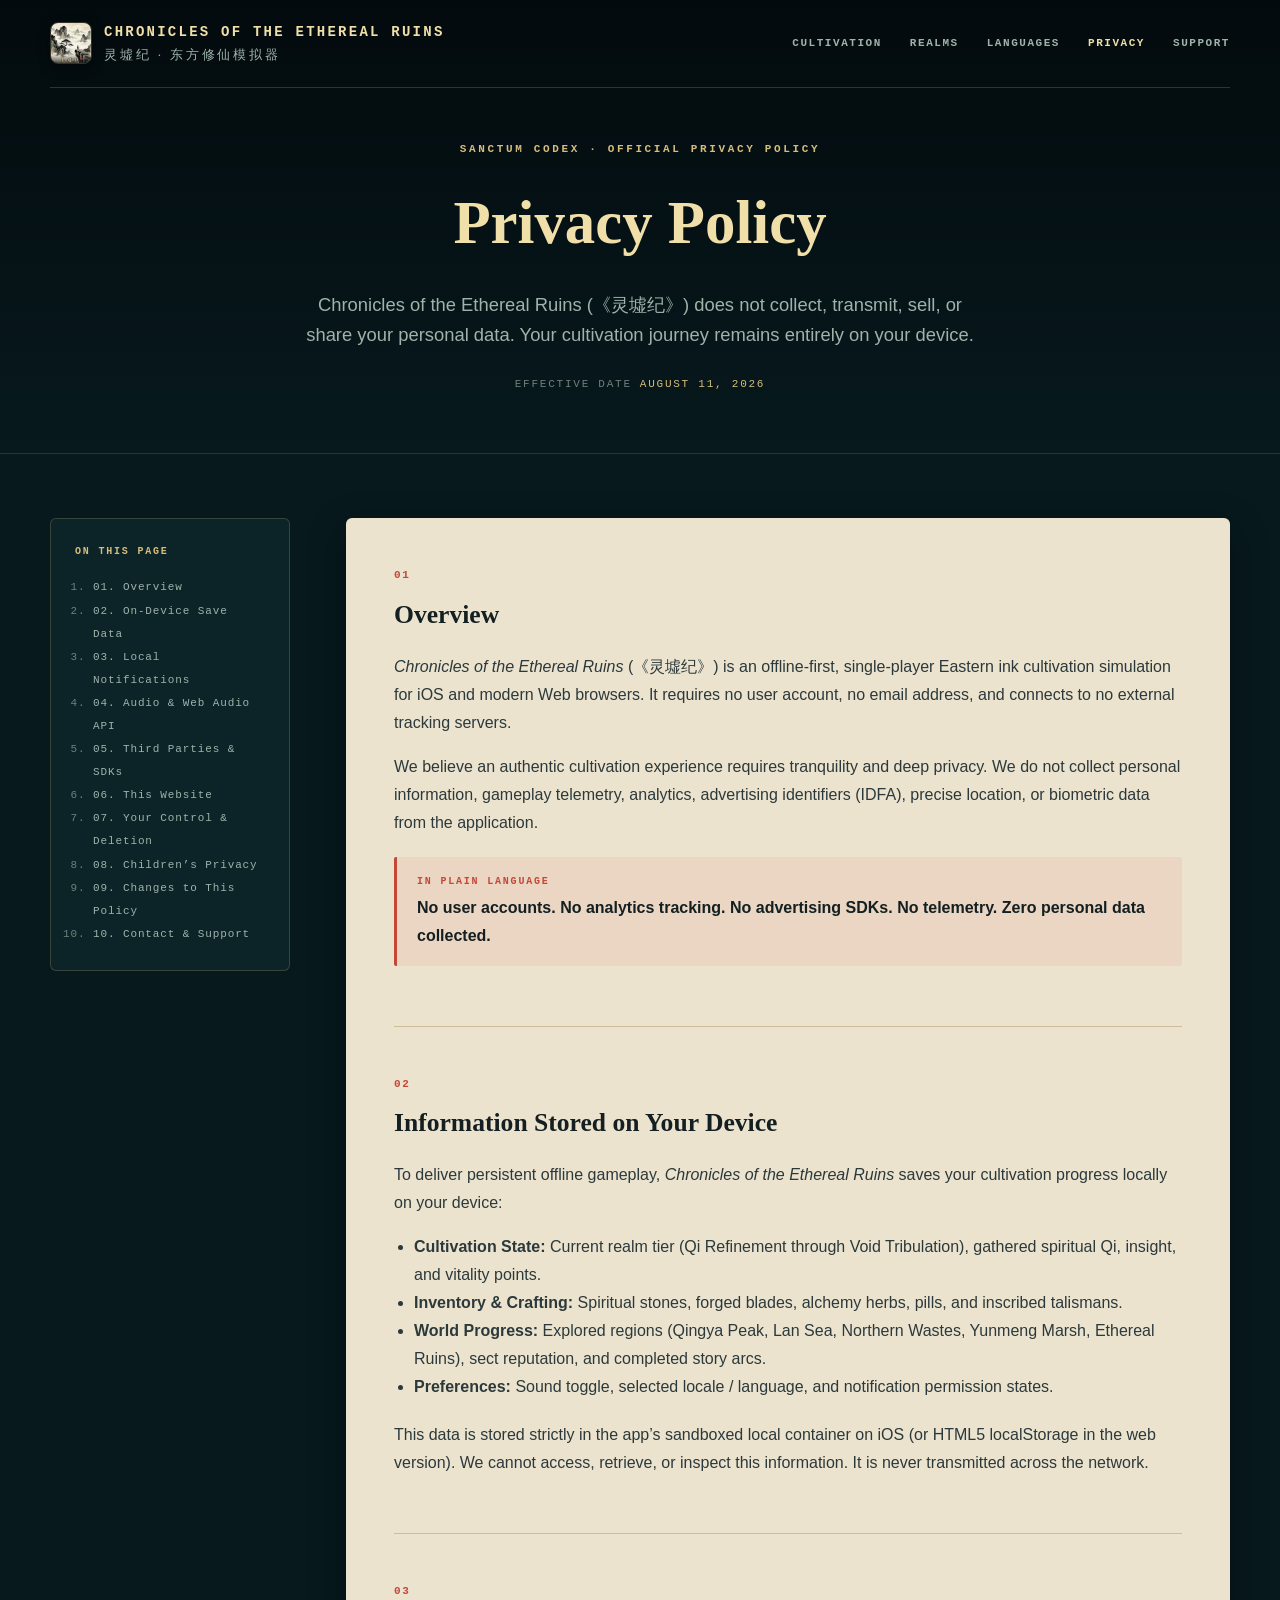
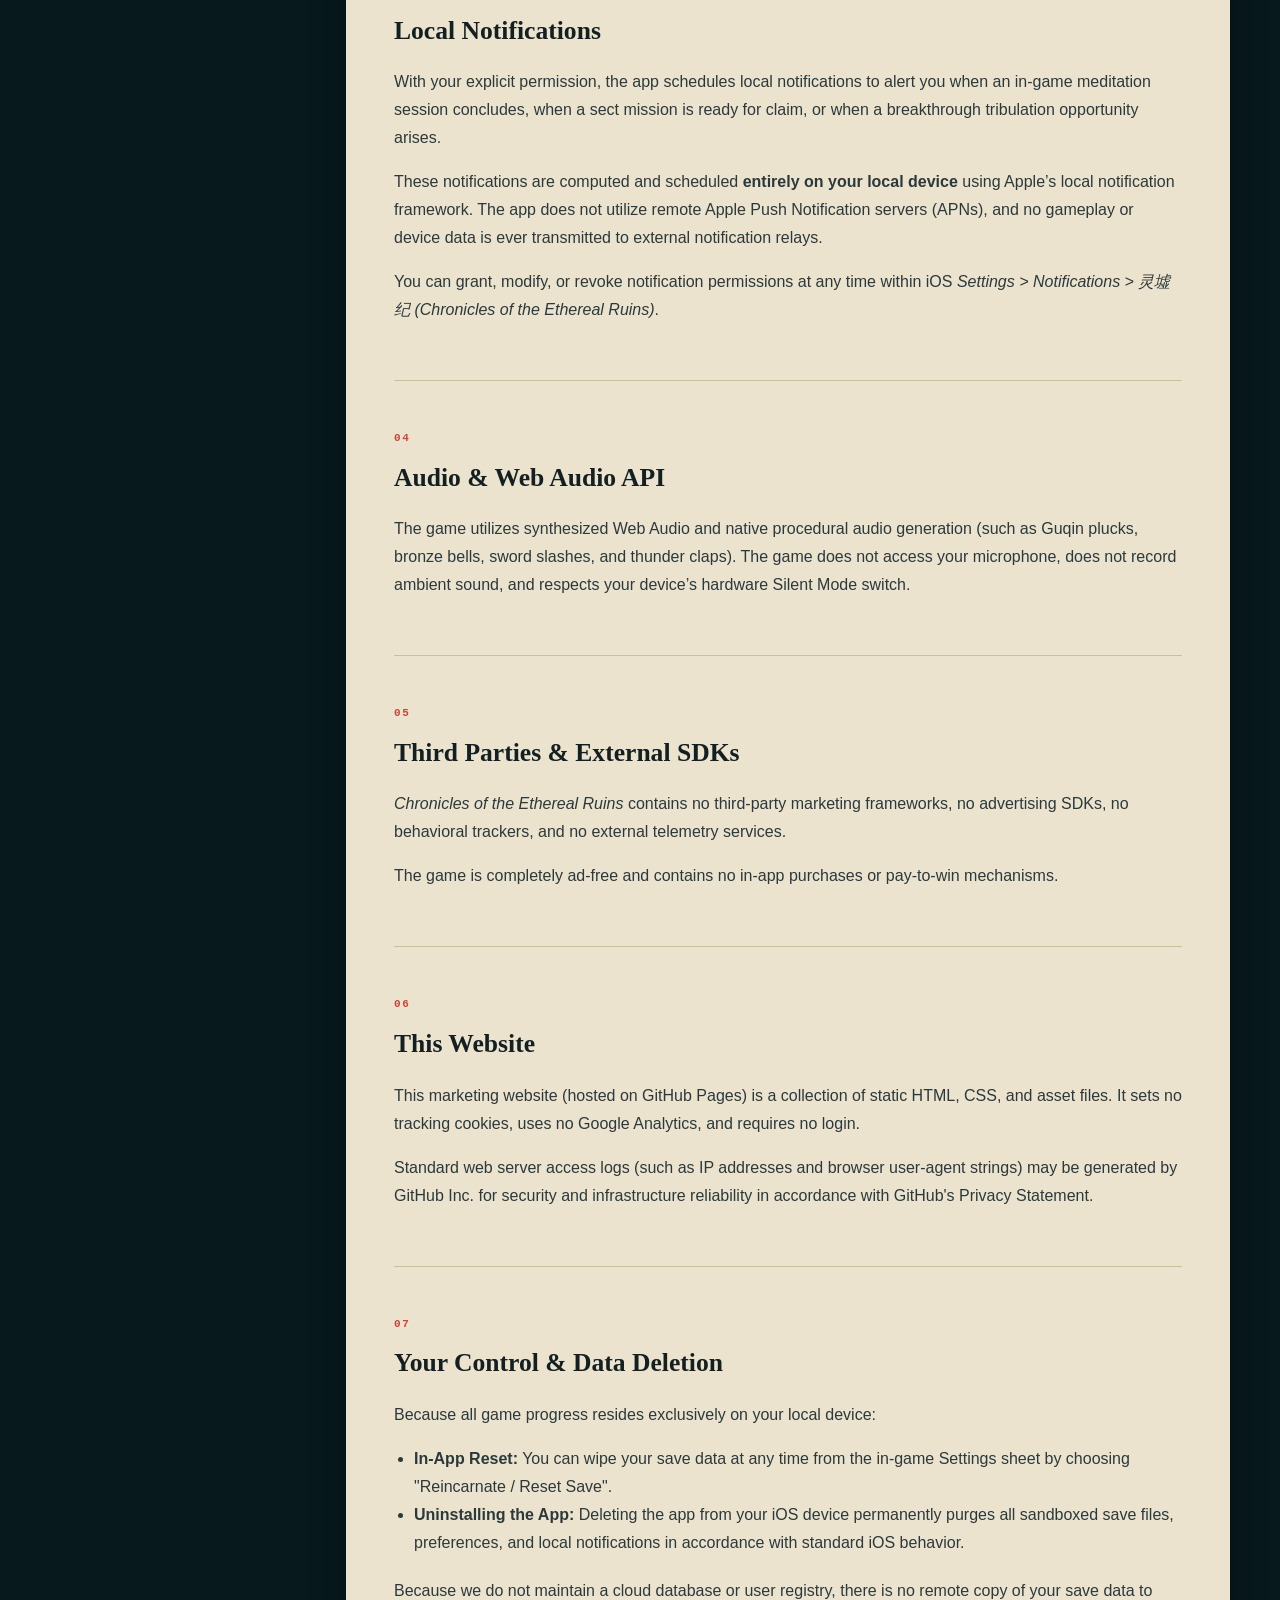
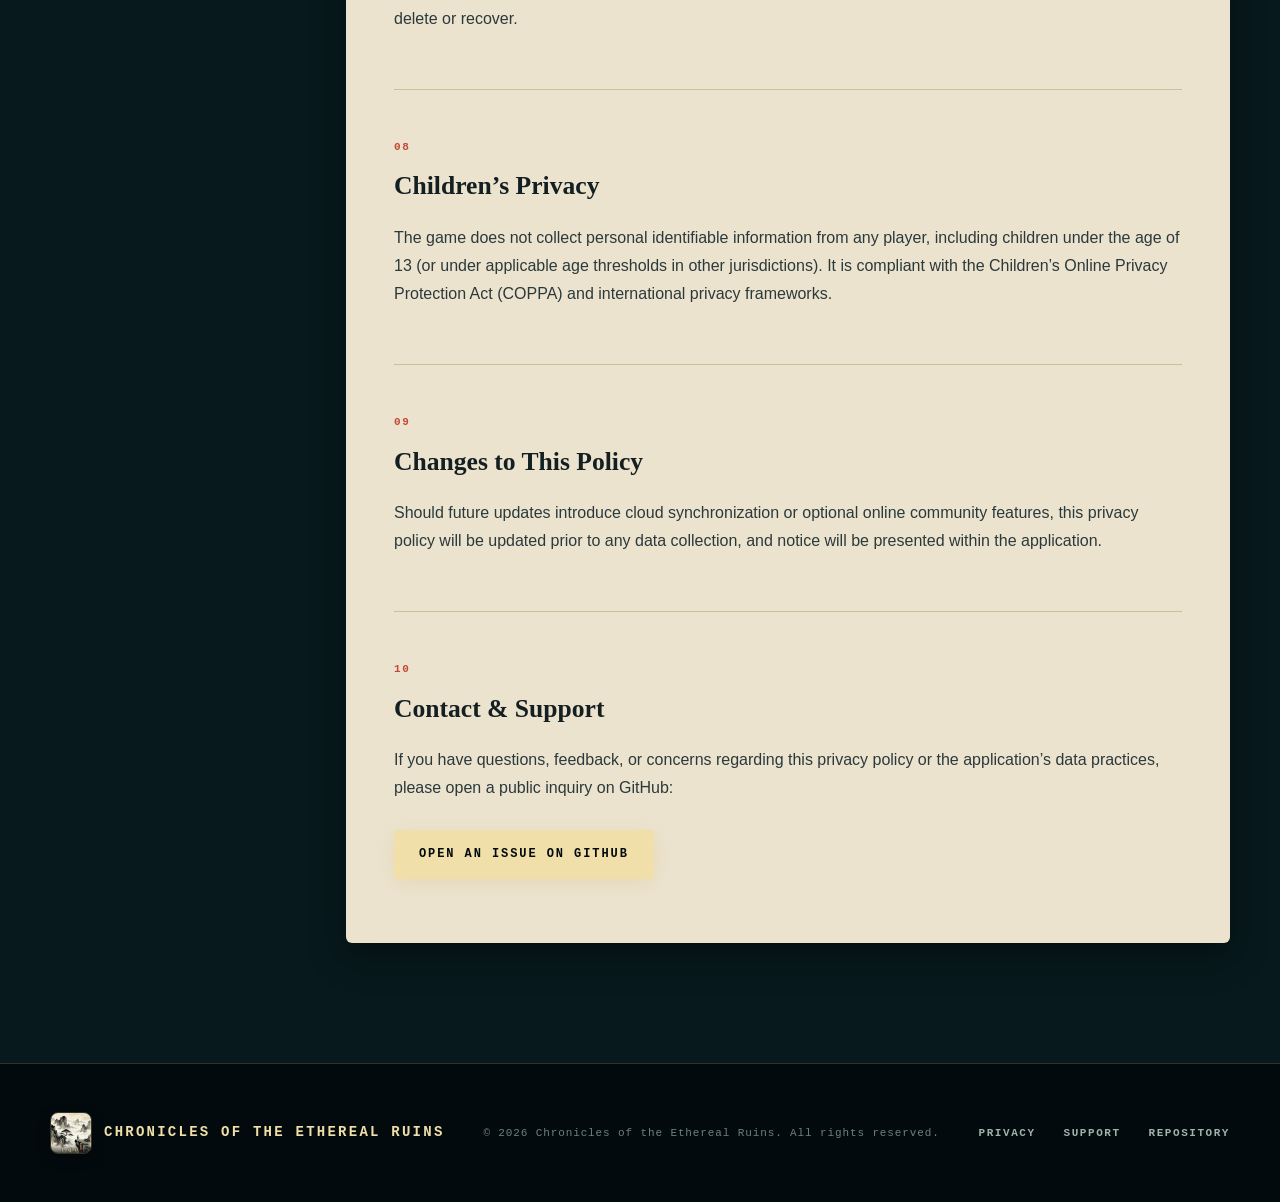
==== privacy/index.html @ 070f80e0 "Initial commit: Chronicles of the Ethereal Ruins marketing site, privacy, support, and BGM guide" ====
<!doctype html>
<html lang="en">
<head>
  <meta charset="utf-8">
  <meta name="viewport" content="width=device-width, initial-scale=1">
  <meta name="theme-color" content="#07191d">
  <meta name="description" content="Privacy Policy for Chronicles of the Ethereal Ruins (灵墟纪) for iOS and Web.">
  <title>Privacy Policy — Chronicles of the Ethereal Ruins</title>
  <link rel="icon" href="../assets/favicon.png" type="image/png">
  <link rel="apple-touch-icon" href="../assets/apple-touch-icon.png">
  <link rel="stylesheet" href="../assets/styles.css">
</head>
<body class="document-page">
  <a class="skip-link" href="#main">Skip to content</a>

  <header class="site-header">
    <a class="brand" href="../" aria-label="Chronicles of the Ethereal Ruins Home">
      <img class="brand-icon" src="../assets/icon-1024.png" alt="" width="42" height="42">
      <div class="brand-text">
        <span class="brand-en">Chronicles of the Ethereal Ruins</span>
        <span class="brand-zh">灵墟纪 · 东方修仙模拟器</span>
      </div>
    </a>
    <nav aria-label="Primary navigation">
      <a href="../#cultivation">Cultivation</a>
      <a href="../#realms">Realms</a>
      <a href="../#languages">Languages</a>
      <a href="./" aria-current="page">Privacy</a>
      <a href="../support/">Support</a>
    </nav>
  </header>

  <main id="main">
    <header class="document-hero">
      <p class="eyebrow">SANCTUM CODEX · OFFICIAL PRIVACY POLICY</p>
      <h1>Privacy Policy</h1>
      <p class="document-summary">
        Chronicles of the Ethereal Ruins (《灵墟纪》) does not collect, transmit, sell, or share your personal data.
        Your cultivation journey remains entirely on your device.
      </p>
      <div class="effective-date"><span>EFFECTIVE DATE</span>AUGUST 11, 2026</div>
    </header>

    <div class="document-layout">
      <aside class="document-index" aria-label="Table of contents">
        <p>ON THIS PAGE</p>
        <ol>
          <li><a href="#overview">01. Overview</a></li>
          <li><a href="#on-device">02. On-Device Save Data</a></li>
          <li><a href="#notifications">03. Local Notifications</a></li>
          <li><a href="#audio">04. Audio & Web Audio API</a></li>
          <li><a href="#third-parties">05. Third Parties & SDKs</a></li>
          <li><a href="#website">06. This Website</a></li>
          <li><a href="#control">07. Your Control & Deletion</a></li>
          <li><a href="#children">08. Children’s Privacy</a></li>
          <li><a href="#changes">09. Changes to This Policy</a></li>
          <li><a href="#contact">10. Contact & Support</a></li>
        </ol>
      </aside>

      <article class="policy-paper">
        <section id="overview">
          <span class="section-number">01</span>
          <h2>Overview</h2>
          <p>
            <em>Chronicles of the Ethereal Ruins</em> (《灵墟纪》) is an offline-first, single-player Eastern ink cultivation simulation for iOS and modern Web browsers. It requires no user account, no email address, and connects to no external tracking servers.
          </p>
          <p>
            We believe an authentic cultivation experience requires tranquility and deep privacy. We do not collect personal information, gameplay telemetry, analytics, advertising identifiers (IDFA), precise location, or biometric data from the application.
          </p>
          <div class="plain-language">
            <strong>IN PLAIN LANGUAGE</strong>
            <p>No user accounts. No analytics tracking. No advertising SDKs. No telemetry. Zero personal data collected.</p>
          </div>
        </section>

        <section id="on-device">
          <span class="section-number">02</span>
          <h2>Information Stored on Your Device</h2>
          <p>
            To deliver persistent offline gameplay, <em>Chronicles of the Ethereal Ruins</em> saves your cultivation progress locally on your device:
          </p>
          <ul>
            <li><strong>Cultivation State:</strong> Current realm tier (Qi Refinement through Void Tribulation), gathered spiritual Qi, insight, and vitality points.</li>
            <li><strong>Inventory & Crafting:</strong> Spiritual stones, forged blades, alchemy herbs, pills, and inscribed talismans.</li>
            <li><strong>World Progress:</strong> Explored regions (Qingya Peak, Lan Sea, Northern Wastes, Yunmeng Marsh, Ethereal Ruins), sect reputation, and completed story arcs.</li>
            <li><strong>Preferences:</strong> Sound toggle, selected locale / language, and notification permission states.</li>
          </ul>
          <p>
            This data is stored strictly in the app’s sandboxed local container on iOS (or HTML5 localStorage in the web version). We cannot access, retrieve, or inspect this information. It is never transmitted across the network.
          </p>
        </section>

        <section id="notifications">
          <span class="section-number">03</span>
          <h2>Local Notifications</h2>
          <p>
            With your explicit permission, the app schedules local notifications to alert you when an in-game meditation session concludes, when a sect mission is ready for claim, or when a breakthrough tribulation opportunity arises.
          </p>
          <p>
            These notifications are computed and scheduled <strong>entirely on your local device</strong> using Apple’s local notification framework. The app does not utilize remote Apple Push Notification servers (APNs), and no gameplay or device data is ever transmitted to external notification relays.
          </p>
          <p>
            You can grant, modify, or revoke notification permissions at any time within iOS <em>Settings &gt; Notifications &gt; 灵墟纪 (Chronicles of the Ethereal Ruins)</em>.
          </p>
        </section>

        <section id="audio">
          <span class="section-number">04</span>
          <h2>Audio & Web Audio API</h2>
          <p>
            The game utilizes synthesized Web Audio and native procedural audio generation (such as Guqin plucks, bronze bells, sword slashes, and thunder claps). The game does not access your microphone, does not record ambient sound, and respects your device’s hardware Silent Mode switch.
          </p>
        </section>

        <section id="third-parties">
          <span class="section-number">05</span>
          <h2>Third Parties & External SDKs</h2>
          <p>
            <em>Chronicles of the Ethereal Ruins</em> contains no third-party marketing frameworks, no advertising SDKs, no behavioral trackers, and no external telemetry services.
          </p>
          <p>
            The game is completely ad-free and contains no in-app purchases or pay-to-win mechanisms.
          </p>
        </section>

        <section id="website">
          <span class="section-number">06</span>
          <h2>This Website</h2>
          <p>
            This marketing website (hosted on GitHub Pages) is a collection of static HTML, CSS, and asset files. It sets no tracking cookies, uses no Google Analytics, and requires no login.
          </p>
          <p>
            Standard web server access logs (such as IP addresses and browser user-agent strings) may be generated by GitHub Inc. for security and infrastructure reliability in accordance with <a href="https://docs.github.com/en/site-policy/privacy-policies/github-privacy-statement" target="_blank" rel="noopener noreferrer">GitHub's Privacy Statement</a>.
          </p>
        </section>

        <section id="control">
          <span class="section-number">07</span>
          <h2>Your Control & Data Deletion</h2>
          <p>
            Because all game progress resides exclusively on your local device:
          </p>
          <ul>
            <li><strong>In-App Reset:</strong> You can wipe your save data at any time from the in-game Settings sheet by choosing "Reincarnate / Reset Save".</li>
            <li><strong>Uninstalling the App:</strong> Deleting the app from your iOS device permanently purges all sandboxed save files, preferences, and local notifications in accordance with standard iOS behavior.</li>
          </ul>
          <p>
            Because we do not maintain a cloud database or user registry, there is no remote copy of your save data to delete or recover.
          </p>
        </section>

        <section id="children">
          <span class="section-number">08</span>
          <h2>Children’s Privacy</h2>
          <p>
            The game does not collect personal identifiable information from any player, including children under the age of 13 (or under applicable age thresholds in other jurisdictions). It is compliant with the Children’s Online Privacy Protection Act (COPPA) and international privacy frameworks.
          </p>
        </section>

        <section id="changes">
          <span class="section-number">09</span>
          <h2>Changes to This Policy</h2>
          <p>
            Should future updates introduce cloud synchronization or optional online community features, this privacy policy will be updated prior to any data collection, and notice will be presented within the application.
          </p>
        </section>

        <section id="contact">
          <span class="section-number">10</span>
          <h2>Contact & Support</h2>
          <p>
            If you have questions, feedback, or concerns regarding this privacy policy or the application’s data practices, please open a public inquiry on GitHub:
          </p>
          <p>
            <a class="button button-primary" href="https://github.com/liuyang1520/chronicles-of-the-ethereal-ruins-site/issues/new" style="margin-top: 12px;">Open an Issue on GitHub</a>
          </p>
        </section>
      </article>
    </div>
  </main>

  <footer class="site-footer">
    <div class="footer-inner">
      <a class="brand footer-brand" href="../">
        <img class="brand-icon" src="../assets/icon-1024.png" alt="" width="32" height="32">
        <span class="brand-en">Chronicles of the Ethereal Ruins</span>
      </a>
      <p>© 2026 Chronicles of the Ethereal Ruins. All rights reserved.</p>
      <nav aria-label="Footer navigation">
        <a href="./" aria-current="page">Privacy</a>
        <a href="../support/">Support</a>
        <a href="https://github.com/liuyang1520/chronicles-of-the-ethereal-ruins-site">Repository</a>
      </nav>
    </div>
  </footer>
</body>
</html>
---- assets/styles.css ----
:root {
  --void-deep: #030a0d;
  --void-night: #07191d;
  --void-surface: #0c2328;
  --void-card: #112d34;
  --void-card-hover: #163840;
  --void-border: rgba(214, 189, 123, 0.22);
  --void-border-bright: rgba(214, 189, 123, 0.45);

  --gold: #d6bd7b;
  --gold-bright: #f0dfa8;
  --gold-dim: #99834b;
  --gold-glow: rgba(214, 189, 123, 0.22);

  --jade: #5ba892;
  --jade-bright: #7ed1be;
  --jade-dim: #2d564c;
  --jade-glow: rgba(91, 168, 146, 0.25);

  --cinnabar: #c44738;
  --cinnabar-bright: #e05e4e;

  --parchment: #ece3cf;
  --parchment-subtle: #f5eedf;
  --parchment-border: #cfbe9b;
  --ink-black: #141f21;
  --ink-faint: #596b69;

  --text-main: #ece6d8;
  --text-dim: #9fb3ab;
  --text-faint: #6c827b;

  --max-width: 1180px;
  --font-mono: ui-monospace, "SFMono-Regular", "SF Mono", Menlo, Consolas, monospace;
  --font-sans: -apple-system, BlinkMacSystemFont, "Segoe UI", Roboto, "PingFang SC", "Hiragino Sans GB", "Microsoft YaHei", sans-serif;
  --font-serif: "Noto Serif SC", "Songti SC", "STSong", "Source Han Serif SC", SimSun, Georgia, serif;
}

* {
  box-sizing: border-box;
}

html {
  scroll-behavior: smooth;
}

body {
  margin: 0;
  color: var(--text-main);
  background: var(--void-night);
  font-family: var(--font-sans);
  font-size: 16px;
  line-height: 1.7;
  -webkit-font-smoothing: antialiased;
}

img {
  display: block;
  max-width: 100%;
}

a {
  color: inherit;
  text-decoration: none;
}

button,
a,
summary {
  -webkit-tap-highlight-color: transparent;
}

:focus-visible {
  outline: 2px solid var(--gold);
  outline-offset: 4px;
}

/* Accessibility Skip Link */
.skip-link {
  position: fixed;
  z-index: 100;
  top: 12px;
  left: 12px;
  padding: 8px 16px;
  color: var(--void-deep);
  background: var(--gold-bright);
  font-family: var(--font-mono);
  font-size: 12px;
  font-weight: 700;
  text-transform: uppercase;
  letter-spacing: 0.1em;
  transform: translateY(-180%);
  transition: transform 0.2s ease;
}

.skip-link:focus {
  transform: translateY(0);
}

/* Header & Navigation */
.site-header {
  position: absolute;
  z-index: 30;
  top: 0;
  left: 50%;
  display: flex;
  width: min(calc(100% - 48px), var(--max-width));
  min-height: 88px;
  align-items: center;
  justify-content: space-between;
  border-bottom: 1px solid var(--void-border);
  transform: translateX(-50%);
}

.brand {
  display: inline-flex;
  align-items: center;
  gap: 12px;
  color: var(--text-main);
  text-decoration: none;
}

.brand-icon {
  width: 42px;
  height: 42px;
  border-radius: 8px;
  border: 1px solid var(--gold-glow);
  box-shadow: 0 4px 12px rgba(0, 0, 0, 0.35);
}

.brand-text {
  display: flex;
  flex-direction: column;
}

.brand-en {
  font-family: var(--font-mono);
  font-size: 14px;
  font-weight: 700;
  letter-spacing: 0.16em;
  text-transform: uppercase;
  color: var(--gold-bright);
}

.brand-zh {
  font-family: var(--font-serif);
  font-size: 13px;
  color: var(--text-dim);
  letter-spacing: 0.22em;
}

.site-header nav,
.site-footer nav {
  display: flex;
  align-items: center;
  gap: 28px;
}

.site-header nav a,
.site-footer nav a {
  color: var(--text-dim);
  font-family: var(--font-mono);
  font-size: 11px;
  font-weight: 700;
  letter-spacing: 0.14em;
  text-decoration: none;
  text-transform: uppercase;
  transition: color 0.15s ease;
}

.site-header nav a:hover,
.site-header nav a[aria-current="page"],
.site-footer nav a:hover {
  color: var(--gold-bright);
}

/* Eyebrows, Headings, Text Links */
.eyebrow {
  margin: 0 0 12px;
  color: var(--gold);
  font-family: var(--font-mono);
  font-size: 11px;
  font-weight: 700;
  letter-spacing: 0.24em;
  text-transform: uppercase;
}

.eyebrow-jade {
  color: var(--jade-bright);
}

.ink-heading h2,
.section-heading h2 {
  font-family: var(--font-serif);
  font-size: clamp(2rem, 4vw, 3rem);
  font-weight: 700;
  line-height: 1.25;
  margin: 0 0 16px;
  color: var(--gold-bright);
  letter-spacing: -0.01em;
}

.text-link {
  display: inline-flex;
  align-items: center;
  gap: 6px;
  color: var(--gold-bright);
  font-family: var(--font-mono);
  font-size: 12px;
  font-weight: 700;
  letter-spacing: 0.12em;
  text-transform: uppercase;
  transition: gap 0.2s ease;
}

.text-link:hover {
  gap: 10px;
}

/* Buttons */
.button {
  display: inline-flex;
  align-items: center;
  justify-content: center;
  gap: 8px;
  padding: 13px 24px;
  font-family: var(--font-mono);
  font-size: 12px;
  font-weight: 700;
  letter-spacing: 0.16em;
  text-transform: uppercase;
  text-decoration: none;
  border-radius: 4px;
  transition: all 0.2s ease;
  cursor: pointer;
}

.button-primary {
  color: var(--void-deep);
  background: var(--gold-bright);
  border: 1px solid var(--gold-bright);
  box-shadow: 0 4px 18px rgba(214, 189, 123, 0.28);
}

.button-primary:hover {
  background: #fff0bd;
  box-shadow: 0 6px 24px rgba(214, 189, 123, 0.45);
  transform: translateY(-1px);
}

.button-secondary {
  color: var(--text-main);
  background: rgba(14, 38, 44, 0.7);
  border: 1px solid var(--void-border);
  backdrop-filter: blur(8px);
}

.button-secondary:hover {
  background: var(--void-card);
  border-color: var(--gold);
  color: var(--gold-bright);
  transform: translateY(-1px);
}

/* Hero Section */
.hero {
  position: relative;
  min-height: 820px;
  padding: 140px 0 80px;
  overflow: hidden;
  background:
    radial-gradient(circle at 50% 25%, rgba(91, 168, 146, 0.12) 0%, transparent 60%),
    linear-gradient(180deg, var(--void-deep) 0%, var(--void-night) 45%, #081d22 80%, #0c252b 100%);
}

.hero-motes {
  position: absolute;
  inset: 0;
  pointer-events: none;
  background-image:
    radial-gradient(1.5px 1.5px at 15% 20%, rgba(214, 189, 123, 0.5), transparent),
    radial-gradient(2px 2px at 45% 15%, rgba(126, 209, 190, 0.6), transparent),
    radial-gradient(1.5px 1.5px at 75% 30%, rgba(214, 189, 123, 0.4), transparent),
    radial-gradient(2px 2px at 85% 65%, rgba(126, 209, 190, 0.5), transparent),
    radial-gradient(1.5px 1.5px at 25% 75%, rgba(214, 189, 123, 0.4), transparent);
  opacity: 0.85;
}

.hero-inner {
  position: relative;
  z-index: 10;
  display: grid;
  grid-template-columns: 1.15fr 0.85fr;
  align-items: center;
  gap: 56px;
  width: min(calc(100% - 48px), var(--max-width));
  margin: 0 auto;
}

.hero-copy h1 {
  font-family: var(--font-serif);
  font-size: clamp(2.6rem, 5.2vw, 4.4rem);
  font-weight: 700;
  line-height: 1.12;
  margin: 0 0 24px;
  color: var(--text-main);
  letter-spacing: -0.015em;
}

.hero-copy h1 span {
  color: var(--gold-bright);
  background: linear-gradient(135deg, #fff3c9 0%, #d6bd7b 70%, #9e8348 100%);
  -webkit-background-clip: text;
  -webkit-text-fill-color: transparent;
}

.hero-copy .lede {
  color: var(--text-dim);
  font-size: clamp(1.05rem, 1.35vw, 1.25rem);
  line-height: 1.68;
  max-width: 580px;
  margin: 0 0 36px;
}

.hero-actions {
  display: flex;
  flex-wrap: wrap;
  gap: 16px;
}

/* App Instrument / Mockup Card */
.app-instrument {
  position: relative;
  margin: 0;
  padding: 16px;
  background: var(--void-surface);
  border: 1px solid var(--void-border);
  border-radius: 12px;
  box-shadow: 0 24px 60px rgba(0, 0, 0, 0.55), 0 0 30px rgba(91, 168, 146, 0.08);
}

.instrument-label {
  display: flex;
  align-items: center;
  justify-content: space-between;
  padding: 8px 12px 12px;
  font-family: var(--font-mono);
  font-size: 10px;
  letter-spacing: 0.14em;
  color: var(--text-faint);
  border-bottom: 1px solid rgba(214, 189, 123, 0.15);
}

.instrument-label strong {
  color: var(--gold-bright);
}

.instrument-image-wrap {
  position: relative;
  margin: 12px 0;
  border-radius: 6px;
  overflow: hidden;
  border: 1px solid rgba(214, 189, 123, 0.18);
  aspect-ratio: 16 / 10;
  background: #000;
}

.instrument-image-wrap img {
  width: 100%;
  height: 100%;
  object-fit: cover;
}

.instrument-badge {
  position: absolute;
  top: 12px;
  right: 12px;
  padding: 4px 10px;
  background: rgba(7, 25, 29, 0.85);
  border: 1px solid var(--gold);
  border-radius: 3px;
  font-family: var(--font-mono);
  font-size: 10px;
  font-weight: 700;
  letter-spacing: 0.12em;
  color: var(--gold-bright);
  backdrop-filter: blur(4px);
}

.app-instrument figcaption {
  display: flex;
  justify-content: space-between;
  padding: 6px 12px 2px;
  font-family: var(--font-mono);
  font-size: 10px;
  letter-spacing: 0.12em;
  color: var(--text-dim);
}

.app-instrument figcaption small {
  display: block;
  font-size: 8px;
  color: var(--text-faint);
  margin-bottom: 2px;
}

/* Readout Strip */
.readout-strip {
  display: grid;
  grid-template-columns: repeat(auto-fit, minmax(200px, 1fr));
  gap: 1px;
  background: var(--void-border);
  border-top: 1px solid var(--void-border);
  border-bottom: 1px solid var(--void-border);
}

.readout-strip > div {
  display: flex;
  align-items: center;
  gap: 12px;
  padding: 18px 24px;
  background: var(--void-surface);
  font-family: var(--font-mono);
  font-size: 11px;
  letter-spacing: 0.12em;
}

.status-light {
  width: 8px;
  height: 8px;
  border-radius: 50%;
  background: var(--jade-bright);
  box-shadow: 0 0 10px var(--jade-glow);
  flex-shrink: 0;
}

.readout-strip small {
  display: block;
  font-size: 9px;
  color: var(--text-faint);
}

.readout-strip strong {
  color: var(--gold-bright);
}

/* Sections Common */
.section {
  padding: 100px 0;
}

.section-inner {
  width: min(calc(100% - 48px), var(--max-width));
  margin: 0 auto;
}

/* Parchment / Ink Section */
.parchment-section {
  background: var(--parchment);
  color: var(--ink-black);
}

.ink-heading {
  max-width: 720px;
  margin: 0 auto 64px;
  text-align: center;
}

.ink-heading .eyebrow {
  color: var(--cinnabar);
}

.ink-heading h2 {
  color: var(--ink-black);
}

.ink-heading p {
  color: var(--ink-faint);
  font-size: 1.12rem;
  line-height: 1.7;
}

.feature-grid {
  display: grid;
  grid-template-columns: repeat(auto-fit, minmax(320px, 1fr));
  gap: 28px;
  width: min(calc(100% - 48px), var(--max-width));
  margin: 0 auto;
}

.chart-card {
  position: relative;
  padding: 36px 32px;
  background: var(--parchment-subtle);
  border: 1px solid var(--parchment-border);
  border-radius: 4px;
  box-shadow: 0 4px 16px rgba(40, 32, 20, 0.06);
  display: flex;
  flex-direction: column;
}

.card-number {
  font-family: var(--font-mono);
  font-size: 11px;
  font-weight: 700;
  letter-spacing: 0.16em;
  color: var(--cinnabar);
  margin-bottom: 20px;
}

.card-icon {
  width: 56px;
  height: 56px;
  margin-bottom: 20px;
  stroke: var(--ink-black);
  fill: none;
}

.card-image {
  width: 100%;
  height: 180px;
  object-fit: cover;
  border-radius: 4px;
  margin-bottom: 22px;
  border: 1px solid var(--parchment-border);
}

.chart-card h3 {
  font-family: var(--font-serif);
  font-size: 1.45rem;
  font-weight: 700;
  margin: 0 0 12px;
  color: var(--ink-black);
}

.chart-card p {
  color: var(--ink-faint);
  font-size: 0.98rem;
  line-height: 1.65;
  margin: 0;
}

/* Split Layout / Systems Section */
.night-section {
  background: var(--void-night);
  border-top: 1px solid var(--void-border);
  border-bottom: 1px solid var(--void-border);
}

.split-layout {
  display: grid;
  grid-template-columns: 1fr 1fr;
  align-items: center;
  gap: 64px;
  width: min(calc(100% - 48px), var(--max-width));
  margin: 0 auto;
}

.panel-copy h2 {
  font-family: var(--font-serif);
  font-size: clamp(2rem, 3.8vw, 2.8rem);
  font-weight: 700;
  margin: 0 0 20px;
  color: var(--gold-bright);
}

.panel-copy p {
  color: var(--text-dim);
  font-size: 1.05rem;
  line-height: 1.7;
  margin: 0 0 20px;
}

.instrument-panel {
  background: var(--void-surface);
  border: 1px solid var(--void-border);
  border-radius: 8px;
  overflow: hidden;
  box-shadow: 0 16px 40px rgba(0, 0, 0, 0.4);
}

.panel-title {
  display: flex;
  justify-content: space-between;
  padding: 14px 20px;
  background: var(--void-card);
  border-bottom: 1px solid var(--void-border);
  font-family: var(--font-mono);
  font-size: 10px;
  font-weight: 700;
  letter-spacing: 0.16em;
  color: var(--gold);
}

.panel-row {
  display: flex;
  align-items: center;
  gap: 16px;
  padding: 16px 20px;
  border-bottom: 1px solid rgba(214, 189, 123, 0.12);
  transition: background 0.15s ease;
}

.panel-row:last-child {
  border-bottom: none;
}

.panel-row:hover {
  background: var(--void-card);
}

.panel-index {
  display: flex;
  align-items: center;
  justify-content: center;
  width: 28px;
  height: 28px;
  border-radius: 4px;
  background: rgba(214, 189, 123, 0.12);
  border: 1px solid var(--void-border);
  color: var(--gold-bright);
  font-family: var(--font-mono);
  font-size: 11px;
  font-weight: 700;
}

.panel-row span:nth-child(2) {
  display: flex;
  flex-direction: column;
}

.panel-row strong {
  font-size: 14px;
  color: var(--text-main);
}

.panel-row small {
  font-family: var(--font-mono);
  font-size: 10px;
  letter-spacing: 0.1em;
  color: var(--text-faint);
}

/* Major 6 Languages Showcase Section */
.languages-section {
  background: #061518;
  padding: 90px 0;
}

.languages-grid {
  display: grid;
  grid-template-columns: repeat(auto-fit, minmax(320px, 1fr));
  gap: 20px;
  margin-top: 48px;
}

.language-card {
  padding: 24px 28px;
  background: var(--void-surface);
  border: 1px solid var(--void-border);
  border-radius: 6px;
  transition: all 0.2s ease;
}

.language-card:hover {
  border-color: var(--gold);
  transform: translateY(-2px);
}

.lang-header {
  display: flex;
  align-items: center;
  justify-content: space-between;
  margin-bottom: 12px;
}

.lang-code {
  font-family: var(--font-mono);
  font-size: 10px;
  font-weight: 700;
  letter-spacing: 0.14em;
  padding: 2px 8px;
  background: rgba(214, 189, 123, 0.15);
  border: 1px solid var(--void-border);
  border-radius: 3px;
  color: var(--gold-bright);
}

.lang-name {
  font-family: var(--font-mono);
  font-size: 11px;
  color: var(--text-faint);
  letter-spacing: 0.1em;
}

.lang-title {
  font-family: var(--font-serif);
  font-size: 1.35rem;
  font-weight: 700;
  color: var(--gold-bright);
  margin: 0 0 6px;
}

.lang-desc {
  font-size: 0.92rem;
  color: var(--text-dim);
  line-height: 1.55;
  margin: 0;
}

/* Privacy Callout */
.privacy-callout {
  display: grid;
  grid-template-columns: 1fr 1fr;
  align-items: center;
  gap: 56px;
  width: min(calc(100% - 48px), var(--max-width));
  margin: 0 auto;
  padding: 72px 48px;
  background: var(--void-surface);
  border: 1px solid var(--void-border);
  border-radius: 8px;
}

.privacy-callout h2 {
  font-family: var(--font-serif);
  font-size: clamp(1.8rem, 3.2vw, 2.5rem);
  font-weight: 700;
  margin: 0;
  color: var(--gold-bright);
}

.privacy-callout p {
  color: var(--text-dim);
  font-size: 1.05rem;
  line-height: 1.7;
  margin: 0 0 24px;
}

/* Final Call to Action */
.final-cta {
  padding: 120px 0;
  text-align: center;
}

.final-cta-inner {
  width: min(calc(100% - 48px), 720px);
  margin: 0 auto;
}

.celestial-mark {
  display: inline-flex;
  align-items: center;
  justify-content: center;
  width: 56px;
  height: 56px;
  margin-bottom: 24px;
  border-radius: 50%;
  border: 1px solid var(--gold);
  color: var(--gold-bright);
  box-shadow: 0 0 24px var(--gold-glow);
}

.final-cta h2 {
  font-family: var(--font-serif);
  font-size: clamp(2.2rem, 4.4vw, 3.4rem);
  font-weight: 700;
  margin: 0 0 16px;
  color: var(--gold-bright);
}

.final-cta p {
  color: var(--text-dim);
  font-size: 1.15rem;
  margin: 0 0 36px;
}

/* Footer */
.site-footer {
  border-top: 1px solid var(--void-border);
  padding: 48px 0;
  background: var(--void-deep);
}

.site-footer .footer-inner {
  display: flex;
  align-items: center;
  justify-content: space-between;
  width: min(calc(100% - 48px), var(--max-width));
  margin: 0 auto;
  flex-wrap: wrap;
  gap: 24px;
}

.site-footer p {
  font-family: var(--font-mono);
  font-size: 11px;
  color: var(--text-faint);
  letter-spacing: 0.08em;
  margin: 0;
}

/* =========================================================
   Document Page Styles (Privacy Policy & Legal Papers)
   ========================================================= */
.document-page {
  background: var(--void-night);
}

.document-hero {
  padding: 140px 0 60px;
  text-align: center;
  border-bottom: 1px solid var(--void-border);
  background: linear-gradient(180deg, var(--void-deep) 0%, var(--void-night) 100%);
}

.document-hero h1 {
  font-family: var(--font-serif);
  font-size: clamp(2.4rem, 4.8vw, 3.8rem);
  font-weight: 700;
  margin: 0 0 16px;
  color: var(--gold-bright);
}

.document-summary {
  max-width: 680px;
  margin: 0 auto 24px;
  color: var(--text-dim);
  font-size: 1.15rem;
  line-height: 1.65;
}

.effective-date {
  font-family: var(--font-mono);
  font-size: 11px;
  letter-spacing: 0.16em;
  color: var(--gold);
}

.effective-date span {
  color: var(--text-faint);
  margin-right: 8px;
}

.document-layout {
  display: grid;
  grid-template-columns: 240px 1fr;
  gap: 56px;
  width: min(calc(100% - 48px), var(--max-width));
  margin: 64px auto 120px;
  align-items: start;
}

.document-index {
  position: sticky;
  top: 40px;
  padding: 24px;
  background: var(--void-surface);
  border: 1px solid var(--void-border);
  border-radius: 6px;
}

.document-index p {
  font-family: var(--font-mono);
  font-size: 10px;
  font-weight: 700;
  letter-spacing: 0.18em;
  color: var(--gold);
  margin: 0 0 16px;
}

.document-index ol {
  margin: 0;
  padding-left: 18px;
  color: var(--text-faint);
  font-family: var(--font-mono);
  font-size: 11px;
  letter-spacing: 0.08em;
  line-height: 2.1;
}

.document-index a {
  color: var(--text-dim);
  transition: color 0.15s ease;
}

.document-index a:hover {
  color: var(--gold-bright);
}

.policy-paper {
  padding: 48px;
  background: var(--parchment);
  color: var(--ink-black);
  border-radius: 6px;
  box-shadow: 0 12px 36px rgba(0, 0, 0, 0.4);
}

.policy-paper section {
  margin-bottom: 48px;
  padding-bottom: 40px;
  border-bottom: 1px solid var(--parchment-border);
}

.policy-paper section:last-child {
  margin-bottom: 0;
  padding-bottom: 0;
  border-bottom: none;
}

.section-number {
  font-family: var(--font-mono);
  font-size: 11px;
  font-weight: 700;
  letter-spacing: 0.16em;
  color: var(--cinnabar);
  margin-bottom: 8px;
  display: block;
}

.policy-paper h2 {
  font-family: var(--font-serif);
  font-size: 1.6rem;
  font-weight: 700;
  margin: 0 0 16px;
  color: var(--ink-black);
}

.policy-paper p,
.policy-paper li {
  color: #2b393b;
  font-size: 1rem;
  line-height: 1.75;
}

.policy-paper ul {
  padding-left: 20px;
  margin: 12px 0 20px;
}

.plain-language {
  margin: 20px 0;
  padding: 16px 20px;
  background: rgba(196, 71, 56, 0.08);
  border-left: 3px solid var(--cinnabar);
  border-radius: 2px;
}

.plain-language strong {
  display: block;
  font-family: var(--font-mono);
  font-size: 10px;
  letter-spacing: 0.18em;
  color: var(--cinnabar);
  margin-bottom: 4px;
}

.plain-language p {
  margin: 0;
  font-weight: 600;
  color: var(--ink-black);
}

/* =========================================================
   Support Page Styles
   ========================================================= */
.support-hero {
  display: grid;
  grid-template-columns: 1.2fr 0.8fr;
  align-items: center;
  gap: 48px;
  width: min(calc(100% - 48px), var(--max-width));
  margin: 0 auto;
  padding: 140px 0 64px;
}

.support-hero h1 {
  font-family: var(--font-serif);
  font-size: clamp(2.4rem, 4.4vw, 3.6rem);
  font-weight: 700;
  margin: 0 0 16px;
  color: var(--gold-bright);
}

.support-hero p {
  color: var(--text-dim);
  font-size: 1.15rem;
  line-height: 1.65;
  margin: 0;
}

.signal-card {
  padding: 28px 32px;
  background: var(--void-surface);
  border: 1px solid var(--void-border);
  border-radius: 8px;
  position: relative;
}

.signal-pulse {
  display: inline-block;
  width: 10px;
  height: 10px;
  border-radius: 50%;
  background: var(--jade-bright);
  box-shadow: 0 0 12px var(--jade-bright);
  margin-bottom: 12px;
  animation: pulse 2.4s infinite;
}

@keyframes pulse {
  0% { transform: scale(0.95); opacity: 0.7; }
  50% { transform: scale(1.15); opacity: 1; }
  100% { transform: scale(0.95); opacity: 0.7; }
}

.signal-card small {
  display: block;
  font-family: var(--font-mono);
  font-size: 10px;
  letter-spacing: 0.16em;
  color: var(--text-faint);
  margin-bottom: 4px;
}

.signal-card strong {
  display: block;
  font-family: var(--font-mono);
  font-size: 20px;
  letter-spacing: 0.1em;
  color: var(--gold-bright);
  margin-bottom: 8px;
}

.signal-card p {
  font-family: var(--font-mono);
  font-size: 11px;
  letter-spacing: 0.08em;
  color: var(--text-dim);
}

.support-content {
  width: min(calc(100% - 48px), var(--max-width));
  margin: 0 auto;
  padding: 40px 0 80px;
}

.faq-list {
  display: flex;
  flex-direction: column;
  gap: 16px;
  max-width: 860px;
}

details {
  background: var(--void-surface);
  border: 1px solid var(--void-border);
  border-radius: 6px;
  transition: border-color 0.2s ease;
}

details[open] {
  border-color: var(--gold);
}

summary {
  display: flex;
  align-items: center;
  gap: 16px;
  padding: 20px 24px;
  cursor: pointer;
  list-style: none;
  user-select: none;
  font-family: var(--font-serif);
  font-size: 1.15rem;
  font-weight: 600;
  color: var(--text-main);
}

summary::-webkit-details-marker {
  display: none;
}

.faq-number {
  font-family: var(--font-mono);
  font-size: 11px;
  font-weight: 700;
  color: var(--gold);
  letter-spacing: 0.14em;
}

.answer {
  padding: 0 24px 24px 52px;
  color: var(--text-dim);
  font-family: var(--font-sans);
  font-size: 1rem;
  line-height: 1.7;
}

.answer p {
  margin: 0 0 12px;
}

.answer p:last-child {
  margin-bottom: 0;
}

/* Contact Section */
.contact-section {
  display: grid;
  grid-template-columns: 1fr 1fr;
  align-items: center;
  gap: 64px;
  width: min(calc(100% - 48px), var(--max-width));
  margin: 40px auto 120px;
  padding: 64px;
  background: var(--void-surface);
  border: 1px solid var(--void-border);
  border-radius: 8px;
}

.contact-section h2 {
  font-family: var(--font-serif);
  font-size: clamp(2rem, 3.6vw, 2.8rem);
  font-weight: 700;
  margin: 0 0 16px;
  color: var(--gold-bright);
}

.contact-section p {
  color: var(--text-dim);
  font-size: 1.05rem;
  line-height: 1.7;
  margin: 0;
}

.contact-panel {
  display: flex;
  flex-direction: column;
  align-items: flex-start;
  padding: 36px;
  background: var(--void-card);
  border: 1px solid var(--gold-glow);
  border-radius: 6px;
  box-shadow: 0 12px 32px rgba(0, 0, 0, 0.4);
}

.contact-panel small {
  font-family: var(--font-mono);
  font-size: 10px;
  letter-spacing: 0.18em;
  color: var(--text-faint);
  margin-bottom: 6px;
}

.contact-panel strong {
  font-family: var(--font-mono);
  font-size: 19px;
  letter-spacing: 0.12em;
  color: var(--gold-bright);
  margin-bottom: 24px;
}

.contact-panel .button {
  width: 100%;
  margin-bottom: 16px;
}

.light-link {
  font-family: var(--font-mono);
  font-size: 11px;
  letter-spacing: 0.12em;
  color: var(--text-dim);
}

/* Responsive Breakpoints */
@media (max-width: 900px) {
  .hero-inner,
  .split-layout,
  .privacy-callout,
  .support-hero,
  .contact-section {
    grid-template-columns: 1fr;
    gap: 40px;
  }

  .document-layout {
    grid-template-columns: 1fr;
  }

  .document-index {
    position: static;
  }

  .site-header nav,
  .site-footer nav {
    gap: 18px;
  }
}

@media (max-width: 600px) {
  .hero {
    padding-top: 120px;
  }

  .readout-strip {
    grid-template-columns: 1fr;
  }

  .privacy-callout,
  .contact-section {
    padding: 36px 24px;
  }

  .policy-paper {
    padding: 28px 20px;
  }

  .brand-zh {
    display: none;
  }
}
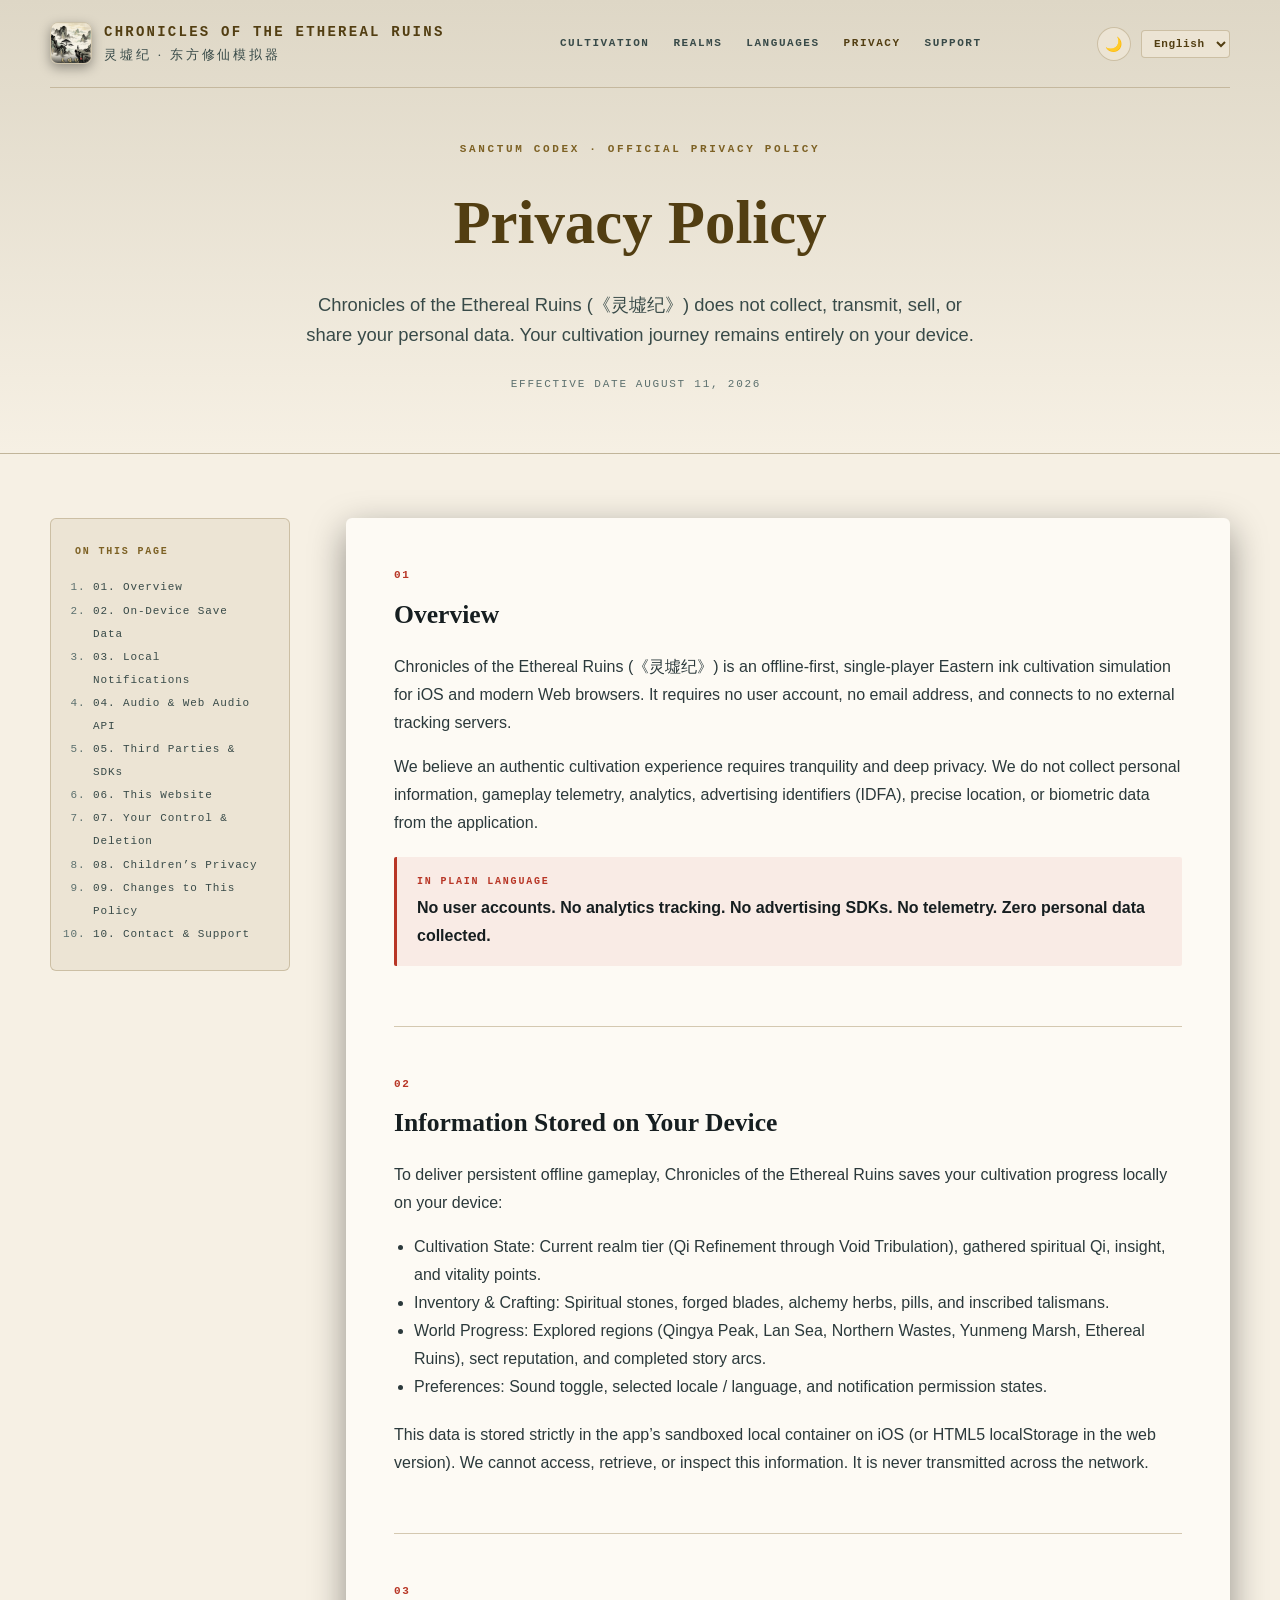
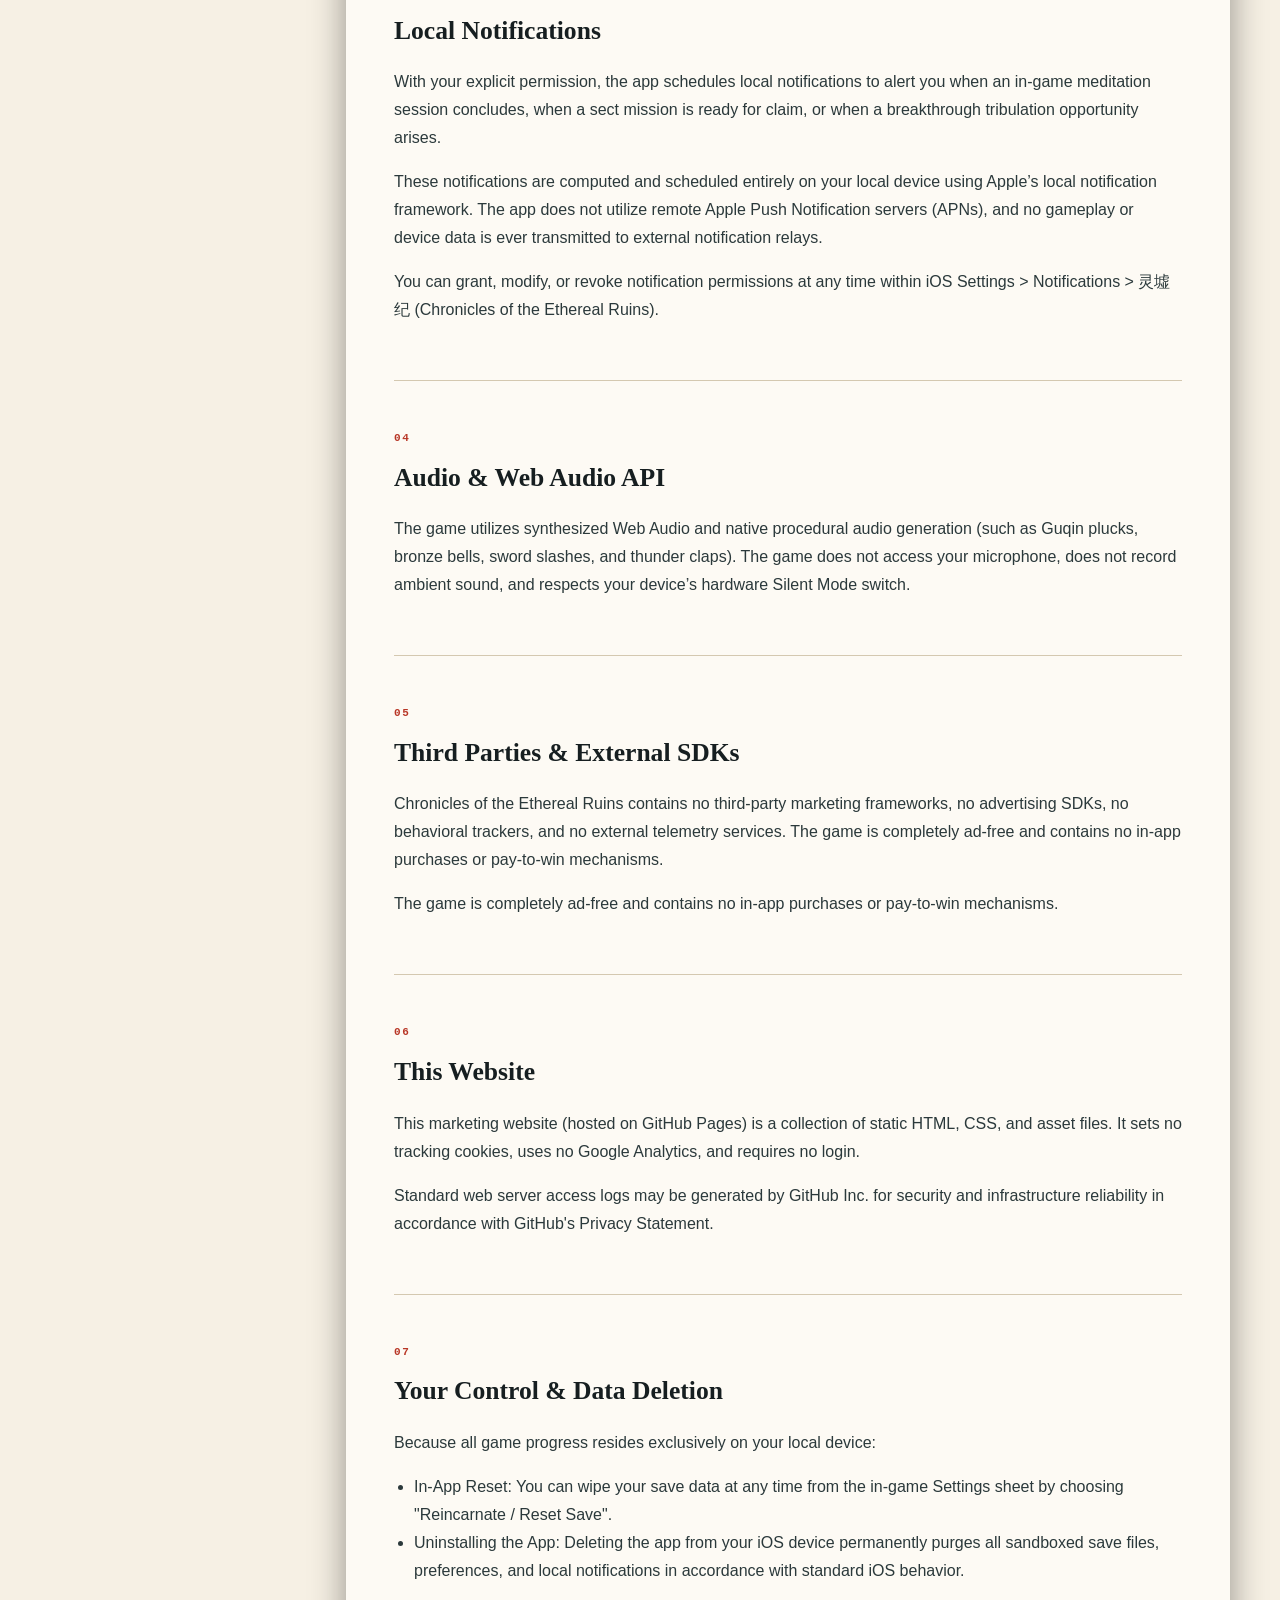
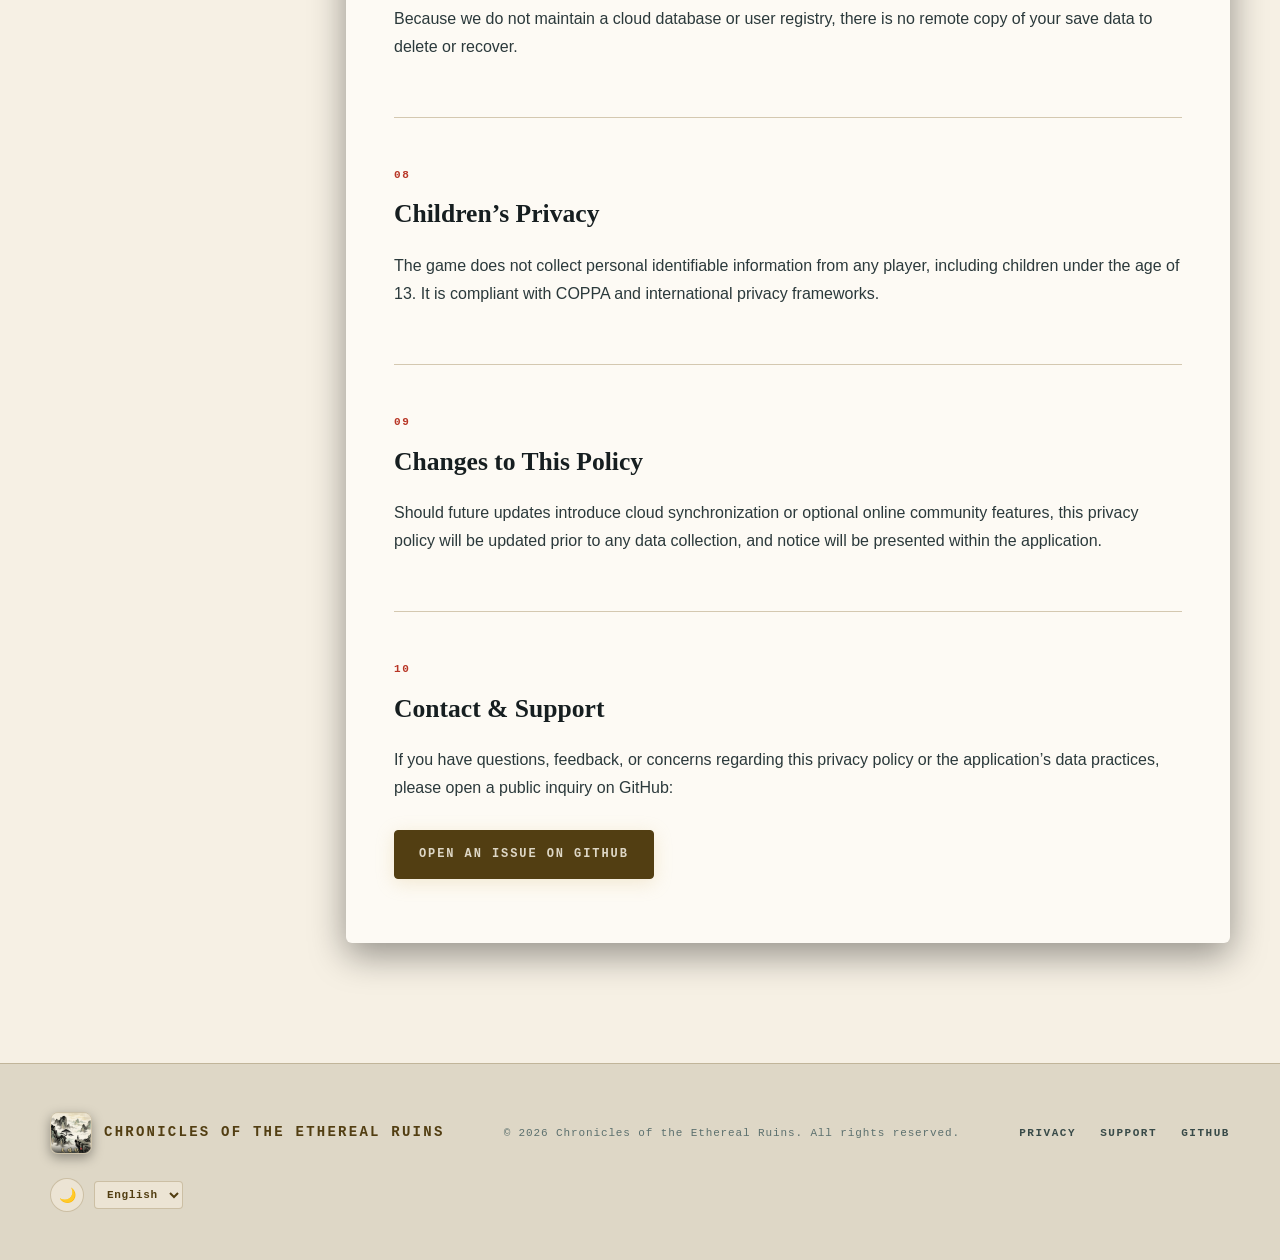
==== commit 1a1a9552: "Add full 6-language dynamic localization and dark/light mode toggle support" ====
--- a/privacy/index.html
+++ b/privacy/index.html
@@ -9,6 +9,7 @@
   <link rel="icon" href="../assets/favicon.png" type="image/png">
   <link rel="apple-touch-icon" href="../assets/apple-touch-icon.png">
   <link rel="stylesheet" href="../assets/styles.css">
+  <script>(function(){const t=localStorage.getItem('xianxia_theme')||(window.matchMedia('(prefers-color-scheme: light)').matches?'light':'dark');document.documentElement.setAttribute('data-theme',t);})();</script>
 </head>
 <body class="document-page">
   <a class="skip-link" href="#main">Skip to content</a>
@@ -17,163 +18,176 @@
     <a class="brand" href="../" aria-label="Chronicles of the Ethereal Ruins Home">
       <img class="brand-icon" src="../assets/icon-1024.png" alt="" width="42" height="42">
       <div class="brand-text">
-        <span class="brand-en">Chronicles of the Ethereal Ruins</span>
-        <span class="brand-zh">灵墟纪 · 东方修仙模拟器</span>
+        <span class="brand-en" data-i18n="brand.en">Chronicles of the Ethereal Ruins</span>
+        <span class="brand-zh" data-i18n="brand.zh">灵墟纪 · 东方修仙模拟器</span>
       </div>
     </a>
     <nav aria-label="Primary navigation">
-      <a href="../#cultivation">Cultivation</a>
-      <a href="../#realms">Realms</a>
-      <a href="../#languages">Languages</a>
-      <a href="./" aria-current="page">Privacy</a>
-      <a href="../support/">Support</a>
+      <a href="../#cultivation" data-i18n="nav.cultivation">Cultivation</a>
+      <a href="../#realms" data-i18n="nav.realms">Realms</a>
+      <a href="../#languages" data-i18n="nav.languages">Languages</a>
+      <a href="./" aria-current="page" data-i18n="nav.privacy">Privacy</a>
+      <a href="../support/" data-i18n="nav.support">Support</a>
     </nav>
+    <div class="site-controls">
+      <button class="theme-toggle" aria-label="Toggle light/dark mode" title="Toggle light/dark mode">
+        <span class="theme-icon" aria-hidden="true">☀️</span>
+      </button>
+      <select class="lang-select" aria-label="Select language">
+        <option value="en">English</option>
+        <option value="zh-CN">简体中文</option>
+        <option value="zh-TW">繁體中文</option>
+        <option value="ja">日本語</option>
+        <option value="ko">한국어</option>
+        <option value="es">Español</option>
+      </select>
+    </div>
   </header>
 
   <main id="main">
     <header class="document-hero">
-      <p class="eyebrow">SANCTUM CODEX · OFFICIAL PRIVACY POLICY</p>
-      <h1>Privacy Policy</h1>
-      <p class="document-summary">
+      <p class="eyebrow" data-i18n="privacy.heroEyebrow">SANCTUM CODEX · OFFICIAL PRIVACY POLICY</p>
+      <h1 data-i18n="privacy.heroH1">Privacy Policy</h1>
+      <p class="document-summary" data-i18n="privacy.heroSummary">
         Chronicles of the Ethereal Ruins (《灵墟纪》) does not collect, transmit, sell, or share your personal data.
         Your cultivation journey remains entirely on your device.
       </p>
-      <div class="effective-date"><span>EFFECTIVE DATE</span>AUGUST 11, 2026</div>
+      <div class="effective-date"><span data-i18n="privacy.effectiveLabel">EFFECTIVE DATE</span><span data-i18n="privacy.effectiveDate">AUGUST 11, 2026</span></div>
     </header>
 
     <div class="document-layout">
       <aside class="document-index" aria-label="Table of contents">
-        <p>ON THIS PAGE</p>
+        <p data-i18n="privacy.tocHeading">ON THIS PAGE</p>
         <ol>
-          <li><a href="#overview">01. Overview</a></li>
-          <li><a href="#on-device">02. On-Device Save Data</a></li>
-          <li><a href="#notifications">03. Local Notifications</a></li>
-          <li><a href="#audio">04. Audio & Web Audio API</a></li>
-          <li><a href="#third-parties">05. Third Parties & SDKs</a></li>
-          <li><a href="#website">06. This Website</a></li>
-          <li><a href="#control">07. Your Control & Deletion</a></li>
-          <li><a href="#children">08. Children’s Privacy</a></li>
-          <li><a href="#changes">09. Changes to This Policy</a></li>
-          <li><a href="#contact">10. Contact & Support</a></li>
+          <li><a href="#overview" data-i18n="privacy.toc1">01. Overview</a></li>
+          <li><a href="#on-device" data-i18n="privacy.toc2">02. On-Device Save Data</a></li>
+          <li><a href="#notifications" data-i18n="privacy.toc3">03. Local Notifications</a></li>
+          <li><a href="#audio" data-i18n="privacy.toc4">04. Audio &amp; Web Audio API</a></li>
+          <li><a href="#third-parties" data-i18n="privacy.toc5">05. Third Parties &amp; SDKs</a></li>
+          <li><a href="#website" data-i18n="privacy.toc6">06. This Website</a></li>
+          <li><a href="#control" data-i18n="privacy.toc7">07. Your Control &amp; Deletion</a></li>
+          <li><a href="#children" data-i18n="privacy.toc8">08. Children’s Privacy</a></li>
+          <li><a href="#changes" data-i18n="privacy.toc9">09. Changes to This Policy</a></li>
+          <li><a href="#contact" data-i18n="privacy.toc10">10. Contact &amp; Support</a></li>
         </ol>
       </aside>
 
       <article class="policy-paper">
         <section id="overview">
           <span class="section-number">01</span>
-          <h2>Overview</h2>
-          <p>
+          <h2 data-i18n="priv.s1Title">Overview</h2>
+          <p data-i18n="priv.s1P1">
             <em>Chronicles of the Ethereal Ruins</em> (《灵墟纪》) is an offline-first, single-player Eastern ink cultivation simulation for iOS and modern Web browsers. It requires no user account, no email address, and connects to no external tracking servers.
           </p>
-          <p>
+          <p data-i18n="priv.s1P2">
             We believe an authentic cultivation experience requires tranquility and deep privacy. We do not collect personal information, gameplay telemetry, analytics, advertising identifiers (IDFA), precise location, or biometric data from the application.
           </p>
           <div class="plain-language">
-            <strong>IN PLAIN LANGUAGE</strong>
-            <p>No user accounts. No analytics tracking. No advertising SDKs. No telemetry. Zero personal data collected.</p>
+            <strong data-i18n="priv.s1CalloutTitle">IN PLAIN LANGUAGE</strong>
+            <p data-i18n="priv.s1CalloutP">No user accounts. No analytics tracking. No advertising SDKs. No telemetry. Zero personal data collected.</p>
           </div>
         </section>
 
         <section id="on-device">
           <span class="section-number">02</span>
-          <h2>Information Stored on Your Device</h2>
-          <p>
+          <h2 data-i18n="priv.s2Title">Information Stored on Your Device</h2>
+          <p data-i18n="priv.s2P1">
             To deliver persistent offline gameplay, <em>Chronicles of the Ethereal Ruins</em> saves your cultivation progress locally on your device:
           </p>
           <ul>
-            <li><strong>Cultivation State:</strong> Current realm tier (Qi Refinement through Void Tribulation), gathered spiritual Qi, insight, and vitality points.</li>
-            <li><strong>Inventory & Crafting:</strong> Spiritual stones, forged blades, alchemy herbs, pills, and inscribed talismans.</li>
-            <li><strong>World Progress:</strong> Explored regions (Qingya Peak, Lan Sea, Northern Wastes, Yunmeng Marsh, Ethereal Ruins), sect reputation, and completed story arcs.</li>
-            <li><strong>Preferences:</strong> Sound toggle, selected locale / language, and notification permission states.</li>
+            <li data-i18n="priv.s2Li1"><strong>Cultivation State:</strong> Current realm tier (Qi Refinement through Void Tribulation), gathered spiritual Qi, insight, and vitality points.</li>
+            <li data-i18n="priv.s2Li2"><strong>Inventory &amp; Crafting:</strong> Spiritual stones, forged blades, alchemy herbs, pills, and inscribed talismans.</li>
+            <li data-i18n="priv.s2Li3"><strong>World Progress:</strong> Explored regions (Qingya Peak, Lan Sea, Northern Wastes, Yunmeng Marsh, Ethereal Ruins), sect reputation, and completed story arcs.</li>
+            <li data-i18n="priv.s2Li4"><strong>Preferences:</strong> Sound toggle, selected locale / language, and notification permission states.</li>
           </ul>
-          <p>
+          <p data-i18n="priv.s2P2">
             This data is stored strictly in the app’s sandboxed local container on iOS (or HTML5 localStorage in the web version). We cannot access, retrieve, or inspect this information. It is never transmitted across the network.
           </p>
         </section>
 
         <section id="notifications">
           <span class="section-number">03</span>
-          <h2>Local Notifications</h2>
-          <p>
+          <h2 data-i18n="priv.s3Title">Local Notifications</h2>
+          <p data-i18n="priv.s3P1">
             With your explicit permission, the app schedules local notifications to alert you when an in-game meditation session concludes, when a sect mission is ready for claim, or when a breakthrough tribulation opportunity arises.
           </p>
-          <p>
+          <p data-i18n="priv.s3P2">
             These notifications are computed and scheduled <strong>entirely on your local device</strong> using Apple’s local notification framework. The app does not utilize remote Apple Push Notification servers (APNs), and no gameplay or device data is ever transmitted to external notification relays.
           </p>
-          <p>
+          <p data-i18n="priv.s3P3">
             You can grant, modify, or revoke notification permissions at any time within iOS <em>Settings &gt; Notifications &gt; 灵墟纪 (Chronicles of the Ethereal Ruins)</em>.
           </p>
         </section>
 
         <section id="audio">
           <span class="section-number">04</span>
-          <h2>Audio & Web Audio API</h2>
-          <p>
+          <h2 data-i18n="priv.s4Title">Audio &amp; Web Audio API</h2>
+          <p data-i18n="priv.s4P1">
             The game utilizes synthesized Web Audio and native procedural audio generation (such as Guqin plucks, bronze bells, sword slashes, and thunder claps). The game does not access your microphone, does not record ambient sound, and respects your device’s hardware Silent Mode switch.
           </p>
         </section>
 
         <section id="third-parties">
           <span class="section-number">05</span>
-          <h2>Third Parties & External SDKs</h2>
-          <p>
+          <h2 data-i18n="priv.s5Title">Third Parties &amp; External SDKs</h2>
+          <p data-i18n="priv.s5P1">
             <em>Chronicles of the Ethereal Ruins</em> contains no third-party marketing frameworks, no advertising SDKs, no behavioral trackers, and no external telemetry services.
           </p>
-          <p>
+          <p data-i18n="priv.s5P2">
             The game is completely ad-free and contains no in-app purchases or pay-to-win mechanisms.
           </p>
         </section>
 
         <section id="website">
           <span class="section-number">06</span>
-          <h2>This Website</h2>
-          <p>
+          <h2 data-i18n="priv.s6Title">This Website</h2>
+          <p data-i18n="priv.s6P1">
             This marketing website (hosted on GitHub Pages) is a collection of static HTML, CSS, and asset files. It sets no tracking cookies, uses no Google Analytics, and requires no login.
           </p>
-          <p>
-            Standard web server access logs (such as IP addresses and browser user-agent strings) may be generated by GitHub Inc. for security and infrastructure reliability in accordance with <a href="https://docs.github.com/en/site-policy/privacy-policies/github-privacy-statement" target="_blank" rel="noopener noreferrer">GitHub's Privacy Statement</a>.
+          <p data-i18n="priv.s6P2">
+            Standard web server access logs may be generated by GitHub Inc. for security and infrastructure reliability in accordance with GitHub's Privacy Statement.
           </p>
         </section>
 
         <section id="control">
           <span class="section-number">07</span>
-          <h2>Your Control & Data Deletion</h2>
-          <p>
+          <h2 data-i18n="priv.s7Title">Your Control &amp; Data Deletion</h2>
+          <p data-i18n="priv.s7P1">
             Because all game progress resides exclusively on your local device:
           </p>
           <ul>
-            <li><strong>In-App Reset:</strong> You can wipe your save data at any time from the in-game Settings sheet by choosing "Reincarnate / Reset Save".</li>
-            <li><strong>Uninstalling the App:</strong> Deleting the app from your iOS device permanently purges all sandboxed save files, preferences, and local notifications in accordance with standard iOS behavior.</li>
+            <li data-i18n="priv.s7Li1"><strong>In-App Reset:</strong> You can wipe your save data at any time from the in-game Settings sheet by choosing "Reincarnate / Reset Save".</li>
+            <li data-i18n="priv.s7Li2"><strong>Uninstalling the App:</strong> Deleting the app from your iOS device permanently purges all sandboxed save files, preferences, and local notifications in accordance with standard iOS behavior.</li>
           </ul>
-          <p>
+          <p data-i18n="priv.s7P2">
             Because we do not maintain a cloud database or user registry, there is no remote copy of your save data to delete or recover.
           </p>
         </section>
 
         <section id="children">
           <span class="section-number">08</span>
-          <h2>Children’s Privacy</h2>
-          <p>
-            The game does not collect personal identifiable information from any player, including children under the age of 13 (or under applicable age thresholds in other jurisdictions). It is compliant with the Children’s Online Privacy Protection Act (COPPA) and international privacy frameworks.
+          <h2 data-i18n="priv.s8Title">Children’s Privacy</h2>
+          <p data-i18n="priv.s8P1">
+            The game does not collect personal identifiable information from any player, including children under the age of 13. It is compliant with COPPA and international privacy frameworks.
           </p>
         </section>
 
         <section id="changes">
           <span class="section-number">09</span>
-          <h2>Changes to This Policy</h2>
-          <p>
+          <h2 data-i18n="priv.s9Title">Changes to This Policy</h2>
+          <p data-i18n="priv.s9P1">
             Should future updates introduce cloud synchronization or optional online community features, this privacy policy will be updated prior to any data collection, and notice will be presented within the application.
           </p>
         </section>
 
         <section id="contact">
           <span class="section-number">10</span>
-          <h2>Contact & Support</h2>
+          <h2 data-i18n="priv.s10Title">Contact &amp; Support</h2>
+          <p data-i18n="priv.s10P1">
+            If you have questions, feedback, or concerns regarding this privacy policy or the application’s data practices, please open a public inquiry on GitHub:
+          </p>
           <p>
-            If you have questions, feedback, or concerns regarding this privacy policy or the application’s data practices, please open a public inquiry on GitHub:
-          </p>
-          <p>
-            <a class="button button-primary" href="https://github.com/liuyang1520/chronicles-of-the-ethereal-ruins-site/issues/new" style="margin-top: 12px;">Open an Issue on GitHub</a>
+            <a class="button button-primary" href="https://github.com/liuyang1520/chronicles-of-the-ethereal-ruins-site/issues/new" style="margin-top: 12px;" data-i18n="priv.s10Btn">Open an Issue on GitHub</a>
           </p>
         </section>
       </article>
@@ -184,15 +198,30 @@
     <div class="footer-inner">
       <a class="brand footer-brand" href="../">
         <img class="brand-icon" src="../assets/icon-1024.png" alt="" width="32" height="32">
-        <span class="brand-en">Chronicles of the Ethereal Ruins</span>
+        <span class="brand-en" data-i18n="brand.en">Chronicles of the Ethereal Ruins</span>
       </a>
-      <p>© 2026 Chronicles of the Ethereal Ruins. All rights reserved.</p>
+      <p data-i18n="footer.rights">© 2026 Chronicles of the Ethereal Ruins. All rights reserved.</p>
       <nav aria-label="Footer navigation">
-        <a href="./" aria-current="page">Privacy</a>
-        <a href="../support/">Support</a>
-        <a href="https://github.com/liuyang1520/chronicles-of-the-ethereal-ruins-site">Repository</a>
+        <a href="./" aria-current="page" data-i18n="nav.privacy">Privacy</a>
+        <a href="../support/" data-i18n="nav.support">Support</a>
+        <a href="https://github.com/liuyang1520/chronicles-of-the-ethereal-ruins-site" data-i18n="nav.github">Repository</a>
       </nav>
+      <div class="site-controls">
+        <button class="theme-toggle" aria-label="Toggle light/dark mode" title="Toggle light/dark mode">
+          <span class="theme-icon" aria-hidden="true">☀️</span>
+        </button>
+        <select class="lang-select" aria-label="Select language">
+          <option value="en">English</option>
+          <option value="zh-CN">简体中文</option>
+          <option value="zh-TW">繁體中文</option>
+          <option value="ja">日本語</option>
+          <option value="ko">한국어</option>
+          <option value="es">Español</option>
+        </select>
+      </div>
     </div>
   </footer>
+
+  <script src="../assets/site.js"></script>
 </body>
 </html>
--- a/assets/styles.css
+++ b/assets/styles.css
@@ -34,6 +34,68 @@
   --font-mono: ui-monospace, "SFMono-Regular", "SF Mono", Menlo, Consolas, monospace;
   --font-sans: -apple-system, BlinkMacSystemFont, "Segoe UI", Roboto, "PingFang SC", "Hiragino Sans GB", "Microsoft YaHei", sans-serif;
   --font-serif: "Noto Serif SC", "Songti SC", "STSong", "Source Han Serif SC", SimSun, Georgia, serif;
+}
+
+[data-theme="light"] {
+  --void-deep: #ded7c6;
+  --void-night: #f6f0e4;
+  --void-surface: #ece4d4;
+  --void-card: #e2d9c5;
+  --void-card-hover: #d7cdb7;
+  --void-border: rgba(120, 95, 42, 0.28);
+  --void-border-bright: rgba(120, 95, 42, 0.55);
+
+  --gold: #7d6124;
+  --gold-bright: #523e12;
+  --gold-dim: #38290a;
+  --gold-glow: rgba(125, 97, 36, 0.18);
+
+  --jade: #276152;
+  --jade-bright: #1b453a;
+  --jade-dim: #112d26;
+  --jade-glow: rgba(39, 97, 82, 0.2);
+
+  --cinnabar: #b83626;
+  --cinnabar-bright: #942517;
+
+  --parchment: #fdfaf4;
+  --parchment-subtle: #ffffff;
+  --parchment-border: #d4c8b0;
+  --ink-black: #161e20;
+  --ink-faint: #475755;
+
+  --text-main: #182224;
+  --text-dim: #384a48;
+  --text-faint: #5c706e;
+}
+
+[data-theme="light"] .hero {
+  background:
+    radial-gradient(circle at 50% 25%, rgba(91, 168, 146, 0.18) 0%, transparent 60%),
+    linear-gradient(180deg, #dfd7c5 0%, #f6f0e4 45%, #ece3d2 80%, #dfd6c2 100%);
+}
+
+[data-theme="light"] .hero-copy h1 span {
+  background: linear-gradient(135deg, #7d6124 0%, #523e12 100%);
+  -webkit-background-clip: text;
+  -webkit-text-fill-color: transparent;
+}
+
+[data-theme="light"] .languages-section {
+  background: #ede5d5;
+}
+
+[data-theme="light"] .document-hero {
+  background: linear-gradient(180deg, #ded7c6 0%, #f6f0e4 100%);
+}
+
+[data-theme="light"] .site-footer {
+  background: #ded7c6;
+}
+
+[data-theme="light"] .button-secondary {
+  background: rgba(236, 228, 212, 0.85);
+  color: var(--text-main);
 }
 
 * {
@@ -153,7 +215,62 @@
 .site-footer nav {
   display: flex;
   align-items: center;
-  gap: 28px;
+  gap: 24px;
+}
+
+.site-controls {
+  display: flex;
+  align-items: center;
+  gap: 10px;
+}
+
+.theme-toggle {
+  display: inline-flex;
+  align-items: center;
+  justify-content: center;
+  width: 34px;
+  height: 34px;
+  border-radius: 50%;
+  background: var(--void-surface);
+  border: 1px solid var(--void-border);
+  color: var(--gold-bright);
+  font-size: 14px;
+  cursor: pointer;
+  transition: all 0.2s ease;
+  user-select: none;
+  padding: 0;
+}
+
+.theme-toggle:hover {
+  background: var(--void-card);
+  border-color: var(--gold);
+  transform: rotate(18deg) scale(1.05);
+}
+
+.lang-select {
+  padding: 6px 8px;
+  font-family: var(--font-mono);
+  font-size: 11px;
+  font-weight: 700;
+  letter-spacing: 0.06em;
+  color: var(--gold-bright);
+  background: var(--void-surface);
+  border: 1px solid var(--void-border);
+  border-radius: 4px;
+  cursor: pointer;
+  outline: none;
+  transition: all 0.2s ease;
+}
+
+.lang-select:hover,
+.lang-select:focus {
+  border-color: var(--gold);
+  background: var(--void-card);
+}
+
+.lang-select option {
+  background: var(--void-night);
+  color: var(--text-main);
 }
 
 .site-header nav a,
